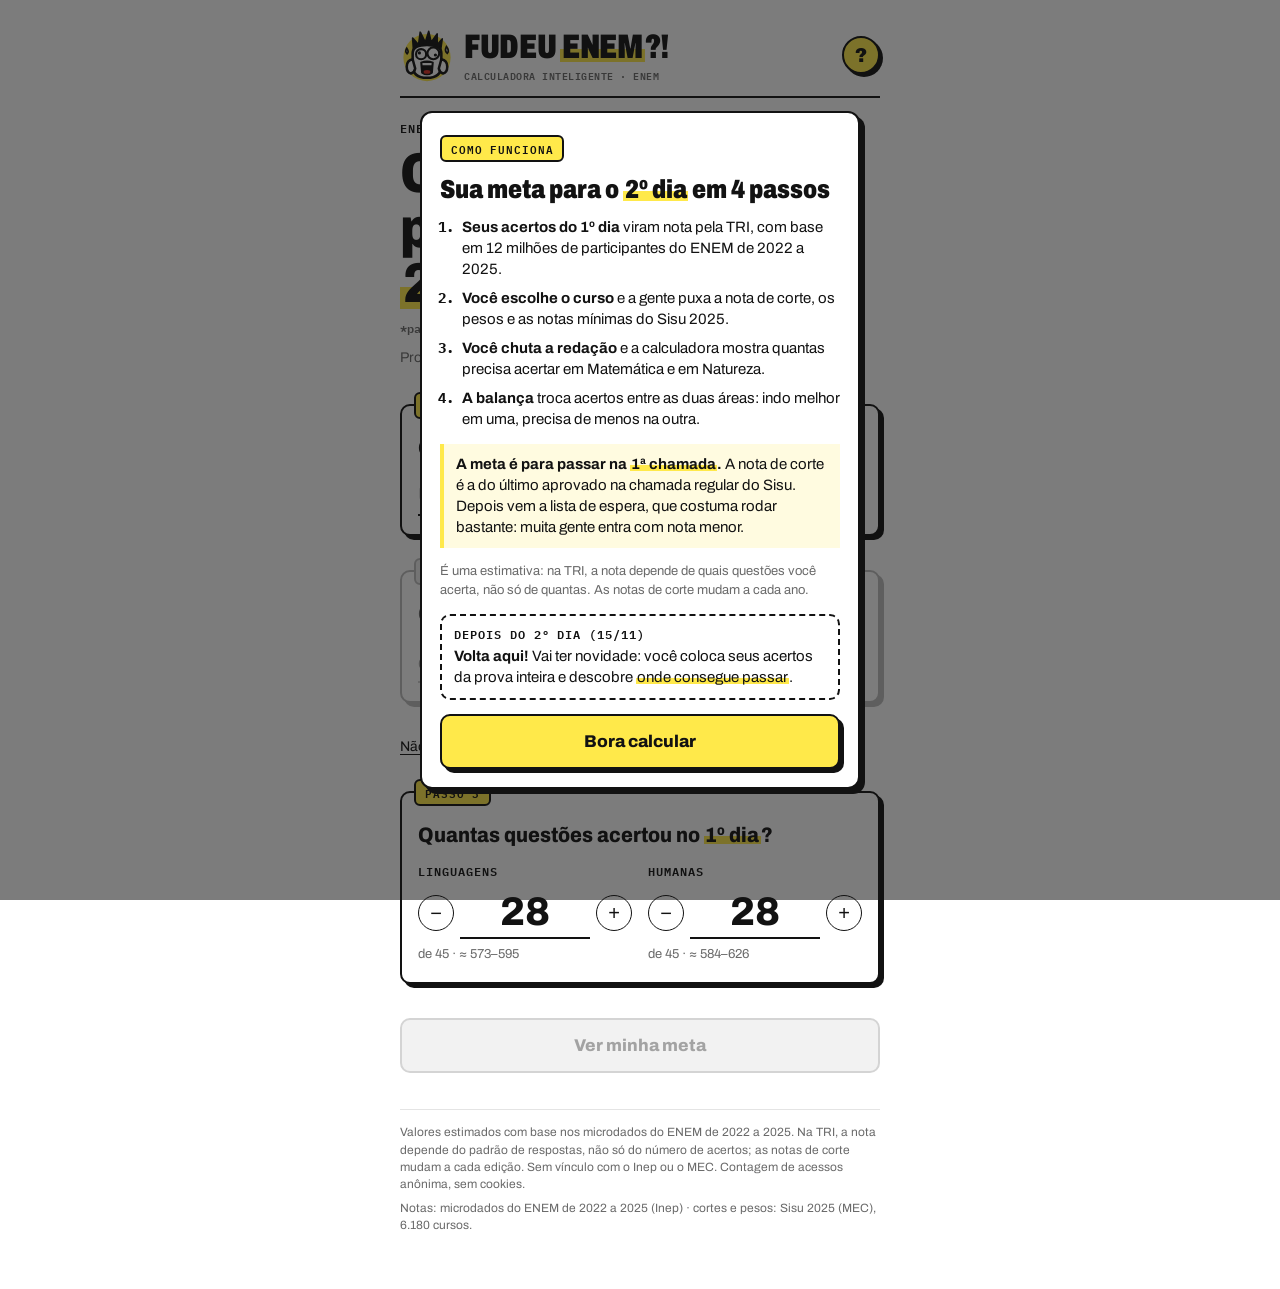
==== index.html @ 92dd31db "Nova ordem dos passos: universidade, curso, acertos do 1º dia - Passo 1 universidade, passo 2 curso," ====
<!doctype html>
<html lang="pt-BR">
<head>
  <meta charset="utf-8">
  <meta name="viewport" content="width=device-width, initial-scale=1, viewport-fit=cover">
  <title>Fudeu ENEM?! · Calculadora do 2º dia</title>
  <meta name="description" content="Quantas questões de Matemática e Natureza você precisa acertar no 2º dia do ENEM para passar no curso que você quer. Por Prof. João Capri.">
  <meta name="theme-color" content="#ffffff">
  <meta property="og:title" content="Quantas questões preciso acertar no 2º dia do ENEM?">
  <meta property="og:description" content="Seus acertos do 1º dia + o curso que você quer = sua meta em Matemática e Natureza.">
  <meta property="og:type" content="website">
  <meta property="og:url" content="https://fudeuenem.com/">
  <meta property="og:image" content="https://fudeuenem.com/assets/og.png">
  <meta property="og:image:width" content="1200">
  <meta property="og:image:height" content="630">
  <meta name="twitter:card" content="summary_large_image">
  <link rel="icon" href="assets/icone.svg" type="image/svg+xml">
  <link rel="apple-touch-icon" href="assets/icone-180.png">
  <link rel="preconnect" href="https://fonts.googleapis.com">
  <link rel="preconnect" href="https://fonts.gstatic.com" crossorigin>
  <link rel="stylesheet" href="https://fonts.googleapis.com/css2?family=Archivo:wdth,wght@62..125,400..900&family=IBM+Plex+Mono:wght@500;600&display=swap">
  <link rel="stylesheet" href="assets/style.css?v=20">

  <!-- ===== ANALYTICS: GoatCounter (gratuito, sem cookies, sem dados pessoais).
       Painel: https://fudeuenem.goatcounter.com — se criar a conta com outro código,
       troque "fudeuenem" abaixo. Os eventos (curso escolhido, compartilhar etc.) são
       enviados por assets/app.js → função evento(). ===== -->
  <script data-goatcounter="https://fudeuenem.goatcounter.com/count" async src="https://gc.zgo.at/count.js"></script>
</head>
<body>
  <main class="wrap">

    <div class="marca-topo">
      <img class="logo-ico" src="assets/icone.svg" alt="" width="54" height="54">
      <div class="logo-textos">
        <span class="logo-txt">FUDEU <mark class="grifo">ENEM</mark>?!</span>
        <span class="logo-sub">Calculadora inteligente · ENEM</span>
      </div>
      <button type="button" class="btn-info" id="btn_info" aria-haspopup="dialog" aria-controls="info" aria-label="Como funciona">?</button>
    </div>

    <header class="topo">
      <p class="sobre">ENEM 2026 · 2º dia · 15/11</p>
      <h1>Quantas questões preciso acertar no <mark class="grifo">2º&nbsp;dia</mark> do&nbsp;ENEM?<span class="ast">*</span></h1>
      <p class="nota-ast">*para passar na 1ª chamada do Sisu</p>
      <p class="autor">Prof. João Capri <span data-arroba></span></p>
    </header>

    <!-- ============ ETAPA 1: UNIVERSIDADE, CURSO E ACERTOS ============ -->
    <section class="etapa" id="etapa1">
      <div id="busca_box">
        <div class="bloco">
          <p class="bloco-tab">Passo 1</p>
          <h2 class="bloco-tit"><label for="ies_busca">Qual universidade?</label></h2>
          <div class="campo" id="ies_box">
            <input type="search" id="ies_busca" placeholder="UFPR, UTFPR, UFMG…" autocomplete="off">
            <ul class="lista" id="ies_lista" role="listbox"></ul>
          </div>
          <div class="escolhido" id="ies_sel" hidden></div>
        </div>

        <div class="bloco bloqueado" id="bloco_curso">
          <p class="bloco-tab">Passo 2</p>
          <h2 class="bloco-tit"><label for="curso_busca">Qual curso?</label></h2>
          <div class="campo" id="curso_box">
            <input type="search" id="curso_busca" placeholder="escolha a universidade primeiro" autocomplete="off" disabled>
            <ul class="lista" id="curso_lista" role="listbox"></ul>
          </div>
          <div class="escolhido" id="curso_sel" hidden></div>
        </div>
      </div>

      <details class="manual" id="manual">
        <summary>Não achou o curso? Digite a nota de corte</summary>
        <div class="campo">
          <label class="rot" for="m_nome">Nome do curso</label>
          <input type="text" id="m_nome" placeholder="Medicina — UFPR" maxlength="60">
        </div>
        <div class="campo">
          <label class="rot" for="m_corte">Nota de corte</label>
          <input type="number" id="m_corte" step="0.01" min="0" max="1000" placeholder="780,50" inputmode="decimal">
        </div>
        <p class="rot">Pesos</p>
        <div class="grade5">
          <label>LC<input type="number" class="m_peso" data-a="LC" value="1" min="0" max="10" step="0.5"></label>
          <label>CH<input type="number" class="m_peso" data-a="CH" value="1" min="0" max="10" step="0.5"></label>
          <label>CN<input type="number" class="m_peso" data-a="CN" value="1" min="0" max="10" step="0.5"></label>
          <label>MT<input type="number" class="m_peso" data-a="MT" value="1" min="0" max="10" step="0.5"></label>
          <label>RED<input type="number" class="m_peso" data-a="RED" value="1" min="0" max="10" step="0.5"></label>
        </div>
        <p class="rot">Notas mínimas <span class="aux">(se houver)</span></p>
        <div class="grade5">
          <label>LC<input type="number" class="m_min" data-a="LC" min="0" max="1000"></label>
          <label>CH<input type="number" class="m_min" data-a="CH" min="0" max="1000"></label>
          <label>CN<input type="number" class="m_min" data-a="CN" min="0" max="1000"></label>
          <label>MT<input type="number" class="m_min" data-a="MT" min="0" max="1000"></label>
          <label>RED<input type="number" class="m_min" data-a="RED" min="0" max="1000"></label>
        </div>
        <p class="erro" id="m_erro" role="alert"></p>
        <button type="button" class="acao sec" id="m_usar">Usar este curso</button>
        <p class="m-ok" id="m_ok" role="status" hidden></p>
      </details>

      <div class="bloco">
        <p class="bloco-tab">Passo 3</p>
        <h2 class="bloco-tit">Quantas questões acertou no <mark class="grifo">1º dia</mark>?</h2>
      <div class="dupla">
        <div class="contador">
          <label class="rot" for="lc">Linguagens</label>
          <div class="ctl">
            <button type="button" class="pm" data-alvo="lc" data-d="-1" aria-label="Menos um acerto em Linguagens">−</button>
            <input type="number" id="lc" min="0" max="45" value="28" inputmode="numeric" aria-describedby="lc_est">
            <button type="button" class="pm" data-alvo="lc" data-d="1" aria-label="Mais um acerto em Linguagens">+</button>
          </div>
          <p class="aux" id="lc_est">acertos de 45</p>
        </div>
        <div class="contador">
          <label class="rot" for="ch">Humanas</label>
          <div class="ctl">
            <button type="button" class="pm" data-alvo="ch" data-d="-1" aria-label="Menos um acerto em Humanas">−</button>
            <input type="number" id="ch" min="0" max="45" value="28" inputmode="numeric" aria-describedby="ch_est">
            <button type="button" class="pm" data-alvo="ch" data-d="1" aria-label="Mais um acerto em Humanas">+</button>
          </div>
          <p class="aux" id="ch_est">acertos de 45</p>
        </div>
      </div>
      </div>

      <button type="button" class="acao tatil" id="btn_ok" disabled>Ver minha meta</button>
    </section>

    <!-- Resumo depois do OK -->
    <div class="resumo" id="resumo" hidden>
      <p id="resumo_txt"></p>
      <button type="button" id="btn_editar">editar</button>
    </div>

    <!-- ============ ETAPA 2: REDAÇÃO + BALANÇA ============ -->
    <section class="etapa" id="etapa2" hidden>
      <div class="bloco">
        <p class="bloco-tab">Passo 4</p>
      <div class="redacao">
        <label class="pergunta" for="red">Quanto você acha que tirou na <mark class="grifo">redação</mark>?</label>
        <output id="red_v" for="red">720</output>
        <input type="range" id="red" min="0" max="1000" step="20" value="720">
      </div>
      </div>

      <div class="balanca" id="balanca" aria-live="polite">
        <div class="prato" id="prato_mt">
          <span class="n" id="r_mt">—</span>
          <span class="de">de 45</span>
          <span class="area">Matemática</span>
        </div>
        <div class="prato" id="prato_cn">
          <span class="n" id="r_cn">—</span>
          <span class="de">de 45</span>
          <span class="area">Natureza</span>
        </div>
        <div class="travessao" id="travessao"></div>
        <div class="pivo"></div>
      </div>

      <div class="equilibrio" id="equilibrio_box">
        <input type="range" id="equilibrio" min="0" max="10" value="5" aria-label="Equilíbrio entre Matemática e Natureza">
        <div class="pontas"><span>← mais Matemática</span><span>mais Natureza →</span></div>
        <p class="dica-arraste"><span class="seta">⟵</span> arraste para trocar acertos entre as áreas <span class="seta">⟶</span></p>
      </div>
      <p class="nota-rodape" id="r_aviso"></p>
      <ul class="disclaimer">
        <li><b>Estimativa, não garantia.</b></li>
        <li>Nota = mediana de quem teve os mesmos acertos no ENEM de 2022 a 2025 (Inep), com mais peso para os anos recentes.</li>
        <li>Na TRI, a nota depende de quais questões você acerta, não só de quantas.</li>
        <li>Corte = nota do último aprovado na chamada regular do Sisu 2025. Pela lista de espera costuma ser menor.</li>
        <li>Mínimos eliminatórios calculados com folga.</li>
      </ul>
    </section>

    <!-- ============ ETAPA 3: CARD ============ -->
    <section class="etapa share" id="etapa3" hidden>
      <img id="story_img" alt="Card com a sua meta para postar no story">
      <button type="button" class="acao tatil escuro" id="btn_share">Compartilhar</button>
      <p class="aux centro">ou toque e segure na imagem para salvar</p>

      <div class="planos-bloco">
        <h2 class="planos-tit">E agora? Monte seu plano <mark class="grifo">até domingo</mark></h2>
        <div class="planos" role="group" aria-label="Planos de estudo até domingo">
          <button type="button" class="plano-btn" data-area="MT" aria-controls="plano_painel">
            <span class="plano-area">Matemática</span>
            <span class="plano-meta" id="pb_mt">6 dias de estudo</span>
            <span class="plano-seta" aria-hidden="true">→</span>
          </button>
          <button type="button" class="plano-btn" data-area="CN" aria-controls="plano_painel">
            <span class="plano-area">Natureza</span>
            <span class="plano-meta" id="pb_cn">6 dias de estudo</span>
            <span class="plano-seta" aria-hidden="true">→</span>
          </button>
        </div>
      </div>

      <div id="plano_painel" class="plano-painel" hidden>
        <h2 id="plano_titulo">Plano de <mark class="grifo">Matemática</mark></h2>
        <p class="aux">Marque até 5 assuntos em que você se sente fraco. O plano se ajusta à sua meta.</p>
        <div class="chips" id="topicos"></div>
        <button type="button" class="acao sec" id="btn_plano">Montar meu plano</button>
        <div id="plano_saida" hidden>
          <img id="plano_img" alt="Imagem do seu plano de estudos de 09 a 14/11">
          <button type="button" class="acao" id="btn_plano_baixar">Baixar plano</button>
          <details class="plano-texto">
            <summary>Ver o plano em texto</summary>
            <div id="plano"></div>
          </details>
        </div>
      </div>
    </section>

    <!-- ============ PLANO + CTA ============ -->
    <section class="etapa" id="etapa4" hidden>
      <div class="exatoo">
        <p>Treine exatamente esses assuntos no Exatoo.</p>
        <a id="btn_exatoo" href="https://exatoo.com" target="_blank" rel="noopener">exatoo.com →</a>
      </div>

      <div class="contato" id="contato">
        <label class="check"><input type="checkbox" id="lgpd"> Quero receber o plano no WhatsApp/e-mail e autorizo o contato do Prof. João Capri.</label>
        <a class="acao sec desativado" id="btn_contato" href="#" target="_blank" rel="noopener" aria-disabled="true">Quero receber</a>
      </div>
    </section>

    <footer class="rodape">
      <p>Valores estimados com base nos microdados do ENEM de 2022 a 2025. Na TRI, a nota depende do padrão de respostas, não só do número de acertos; as notas de corte mudam a cada edição. Sem vínculo com o Inep ou o MEC. Contagem de acessos anônima, sem cookies.</p>
      <p id="fontes"></p>
    </footer>
  </main>

  <!-- Popup "como funciona" -->
  <div class="popup" id="info" role="dialog" aria-modal="true" aria-labelledby="info_tit" hidden>
    <div class="popup-caixa">
      <p class="bloco-tab">Como funciona</p>
      <h2 id="info_tit" tabindex="-1">Sua meta para o <mark class="grifo">2º dia</mark> em 4 passos</h2>
      <ol class="passos">
        <li><b>Seus acertos do 1º dia</b> viram nota pela TRI, com base em 12 milhões de participantes do ENEM de 2022 a 2025.</li>
        <li><b>Você escolhe o curso</b> e a gente puxa a nota de corte, os pesos e as notas mínimas do Sisu 2025.</li>
        <li><b>Você chuta a redação</b> e a calculadora mostra quantas precisa acertar em Matemática e em Natureza.</li>
        <li><b>A balança</b> troca acertos entre as duas áreas: indo melhor em uma, precisa de menos na outra.</li>
      </ol>
      <div class="importante">
        <p><b>A meta é para passar na <mark class="grifo">1ª chamada</mark>.</b> A nota de corte é a do último aprovado na chamada regular do Sisu. Depois vem a lista de espera, que costuma rodar bastante: muita gente entra com nota menor.</p>
      </div>
      <p class="aux">É uma estimativa: na TRI, a nota depende de quais questões você acerta, não só de quantas. As notas de corte mudam a cada ano.</p>
      <div class="volta">
        <p class="rot">Depois do 2º dia (15/11)</p>
        <p><b>Volta aqui!</b> Vai ter novidade: você coloca seus acertos da prova inteira e descobre <mark class="grifo">onde consegue passar</mark>.</p>
      </div>
      <button type="button" class="acao tatil" id="info_fechar">Bora calcular</button>
    </div>
  </div>

  <script src="assets/config.js?v=20"></script>
  <script src="assets/app.js?v=20"></script>
</body>
</html>
---- assets/style.css ----
/* ===================== Calculadora do 2º Dia — estilos =====================
   Conceito: folha de prova. Papel branco, tinta preta e um único destaque
   (marca-texto amarelo) nos números da meta. Coluna única, mobile-first. */
:root {
  color-scheme: light;
  --papel: #ffffff;
  --tinta: #121212;
  --tinta-2: #6a6a6a;
  --linha: #e4e4e4;
  --marca: #ffe94a;
  --estouro: #d93025;

  --f-display: "Archivo", "Helvetica Neue", Arial, sans-serif;
  --f-texto: "Archivo", "Helvetica Neue", Arial, sans-serif;
  --f-mono: "IBM Plex Mono", ui-monospace, "SFMono-Regular", Menlo, monospace;
}

* { box-sizing: border-box; }
[hidden] { display: none !important; }
html { -webkit-text-size-adjust: 100%; }
body { margin: 0; background: var(--papel); color: var(--tinta); font-family: var(--f-texto); font-size: 16px; line-height: 1.45; }
.wrap {
  max-width: 520px; margin: 0 auto; padding-block: 28px 48px;
  padding-left: max(20px, env(safe-area-inset-left, 0px)); padding-right: max(20px, env(safe-area-inset-right, 0px));
  display: flex; flex-direction: column; gap: 36px;
}
:focus-visible { outline: 2px solid var(--tinta); outline-offset: 3px; }

/* ---------- textos utilitários ---------- */
.rot { display: block; margin: 0 0 6px; font-family: var(--f-mono); font-size: 12px; font-weight: 600; letter-spacing: .08em; text-transform: uppercase; color: var(--tinta); }
.aux { margin: 6px 0 0; font-size: 13px; color: var(--tinta-2); font-variant-numeric: tabular-nums; }
.centro { text-align: center; }
.erro { margin: 8px 0 0; font-size: 14px; color: var(--estouro); min-height: 1em; }

/* ---------- topo ---------- */
.topo { display: flex; flex-direction: column; gap: 10px; }
.sobre { margin: 0; font-family: var(--f-mono); font-size: 12px; font-weight: 600; letter-spacing: .08em; text-transform: uppercase; }
.topo h1 { margin: 0; font-family: var(--f-display); font-weight: 850; font-stretch: 85%; font-size: clamp(38px, 11vw, 56px); line-height: .98; letter-spacing: -.02em; text-wrap: balance; }
.autor { margin: 0; font-size: 14px; color: var(--tinta-2); }

.etapa { display: flex; flex-direction: column; gap: 26px; }

/* ---------- contadores LC / CH ---------- */
.dupla { display: grid; grid-template-columns: 1fr 1fr; gap: 16px; }
.contador { min-width: 0; }
.ctl { display: flex; align-items: center; gap: 6px; }
.ctl input {
  width: 100%; min-width: 0; text-align: center; border: 0; border-bottom: 2px solid var(--tinta); border-radius: 0;
  font-family: var(--f-display); font-weight: 800; font-size: 44px; line-height: 1; padding: 4px 0; background: transparent; color: var(--tinta);
  font-variant-numeric: tabular-nums; -moz-appearance: textfield; appearance: textfield;
}
.ctl input::-webkit-outer-spin-button, .ctl input::-webkit-inner-spin-button { -webkit-appearance: none; margin: 0; }
.pm { flex: none; width: 36px; height: 36px; border-radius: 50%; border: 1.5px solid var(--tinta); background: var(--papel); color: var(--tinta); font-size: 20px; line-height: 1; cursor: pointer; }
.pm:active { background: var(--tinta); color: var(--papel); }

/* ---------- campos de texto e listas ---------- */
.campo { display: flex; flex-direction: column; }
#busca_box { display: flex; flex-direction: column; gap: 22px; }
.campo input, .manual input[type=text], .manual input[type=number] {
  width: 100%; border: 0; border-bottom: 2px solid var(--tinta); border-radius: 0; background: transparent; color: var(--tinta);
  font: 500 20px var(--f-texto); padding: 8px 0; -webkit-appearance: none; appearance: none;
}
.campo input::placeholder { color: #b4b4b4; }
.campo input:focus { outline: none; border-bottom-color: var(--tinta); box-shadow: 0 2px 0 var(--tinta); }

.lista { list-style: none; margin: 0; padding: 0; max-height: 340px; overflow-y: auto; }
.lista li { padding: 12px 0; border-bottom: 1px solid var(--linha); cursor: pointer; }
.lista li:hover, .lista li:focus { background: #fafafa; outline: none; }
.lista .t1 { font-weight: 700; }
.lista .t2 { font-size: 13px; color: var(--tinta-2); }
.lista .vazio { color: var(--tinta-2); cursor: default; }

.escolhido { display: grid; grid-template-columns: 1fr auto; gap: 2px 12px; align-items: baseline; }
.escolhido .t1 { font-weight: 800; font-size: 20px; line-height: 1.2; }
.escolhido .t2 { grid-column: 1 / -1; font-size: 13px; color: var(--tinta-2); }
.trocar { background: none; border: 0; padding: 0; font: 600 13px var(--f-mono); text-decoration: underline; text-underline-offset: 3px; color: var(--tinta); cursor: pointer; }
.escolhido select {
  grid-column: 1 / -1; margin-top: 10px; width: 100%; font: 500 16px var(--f-texto); color: var(--tinta);
  background: var(--papel); border: 1.5px solid var(--tinta); border-radius: 6px; padding: 10px 12px;
}
.ficha { grid-column: 1 / -1; margin: 10px 0 0; font-family: var(--f-mono); font-size: 12px; line-height: 1.7; color: var(--tinta-2); }
.ficha b { color: var(--tinta); font-weight: 600; }

/* ---------- entrada manual ---------- */
.manual summary { cursor: pointer; font-size: 14px; text-decoration: underline; text-underline-offset: 3px; list-style: none; }
.manual summary::-webkit-details-marker { display: none; }
.manual[open] { display: flex; flex-direction: column; gap: 16px; }
.manual[open] summary { margin-bottom: 4px; }
.manual .rot { margin-bottom: -8px; }
.grade5 { display: grid; grid-template-columns: repeat(5, minmax(0, 1fr)); gap: 8px; }
.grade5 label { font-family: var(--f-mono); font-size: 11px; color: var(--tinta-2); text-align: center; }
.grade5 input { width: 100%; text-align: center; border: 0; border-bottom: 1.5px solid var(--tinta); border-radius: 0; padding: 6px 0; font: 600 18px var(--f-texto); background: transparent; color: var(--tinta); }

/* ---------- botões ---------- */
.acao {
  display: block; width: 100%; text-align: center; text-decoration: none; cursor: pointer;
  font: 700 17px var(--f-texto); color: var(--papel); background: var(--tinta); border: 0; border-radius: 6px; padding: 16px;
}
.acao:disabled { background: #cfcfcf; cursor: not-allowed; }
.acao.sec { background: var(--papel); color: var(--tinta); border: 1.5px solid var(--tinta); font-size: 15px; padding: 12px; }
.acao.desativado { opacity: .4; }

/* ---------- resumo ---------- */
.resumo { display: flex; gap: 12px; align-items: baseline; justify-content: space-between; border-top: 2px solid var(--tinta); padding-top: 10px; }
.resumo p { margin: 0; font-size: 14px; color: var(--tinta-2); min-width: 0; }
.resumo b { color: var(--tinta); }
.resumo button { flex: none; background: none; border: 0; padding: 0; font: 600 13px var(--f-mono); text-decoration: underline; text-underline-offset: 3px; cursor: pointer; color: var(--tinta); }

/* ---------- sliders (redação e equilíbrio) ---------- */
input[type=range] { -webkit-appearance: none; appearance: none; width: 100%; height: 36px; background: transparent; margin: 0; }
input[type=range]::-webkit-slider-runnable-track { height: 2px; background: var(--tinta); }
input[type=range]::-moz-range-track { height: 2px; background: var(--tinta); }
input[type=range]::-webkit-slider-thumb { -webkit-appearance: none; width: 28px; height: 28px; margin-top: -13px; border-radius: 50%; background: var(--papel); border: 2.5px solid var(--tinta); cursor: grab; }
input[type=range]::-moz-range-thumb { width: 24px; height: 24px; border-radius: 50%; background: var(--papel); border: 2.5px solid var(--tinta); cursor: grab; }
input[type=range]:active::-webkit-slider-thumb { background: var(--tinta); }

.redacao { display: grid; grid-template-columns: 1fr auto; align-items: end; }
.redacao .rot { margin: 0 0 10px; }
.redacao output { font: 800 56px/1 var(--f-display); font-stretch: 85%; font-variant-numeric: tabular-nums; }
.redacao input { grid-column: 1 / -1; margin-top: 6px; }

/* ---------- balança MT × CN ---------- */
.balanca { position: relative; height: 214px; }
.travessao { position: absolute; left: 4%; right: 4%; top: 168px; height: 3px; background: var(--tinta); border-radius: 2px; transform-origin: 50% 50%; transition: transform .25s ease; }
.pivo { position: absolute; left: 50%; top: 171px; width: 0; height: 0; transform: translateX(-50%);
  border-left: 18px solid transparent; border-right: 18px solid transparent; border-bottom: 34px solid var(--tinta); }
.prato { position: absolute; top: 0; width: 46%; height: 148px; display: flex; flex-direction: column; justify-content: flex-end; align-items: center; transition: transform .25s ease; }
#prato_mt { left: 2%; }
#prato_cn { right: 2%; }
.prato .n {
  font: 850 84px/0.95 var(--f-display); font-stretch: 80%; letter-spacing: -.03em; font-variant-numeric: tabular-nums;
  padding: 0 6px; background: linear-gradient(transparent 52%, var(--marca) 52%, var(--marca) 90%, transparent 90%);
}
.prato .n.estourou { color: var(--estouro); }
.prato .de { font-family: var(--f-mono); font-size: 12px; color: var(--tinta-2); margin-top: 2px; }
.prato .area { font-weight: 700; font-size: 15px; margin-top: 2px; }
.equilibrio .pontas { display: flex; justify-content: space-between; font-family: var(--f-mono); font-size: 11px; letter-spacing: .04em; text-transform: uppercase; color: var(--tinta-2); }
.nota-rodape { margin: -10px 0 0; font-size: 13px; color: var(--tinta-2); text-align: center; min-height: 1em; }
.nota-rodape:empty { display: none; }

/* ---------- card ---------- */
.share img { display: block; width: 100%; max-width: 320px; margin: 0 auto; aspect-ratio: 9 / 16; border: 1px solid var(--linha); background: #fafafa; }
.share .acao { max-width: 320px; margin: 0 auto; }
.share .aux { margin-top: -16px; }

/* ---------- plano ---------- */
#plano_box summary { cursor: pointer; font-weight: 800; font-size: 18px; list-style: none; border-top: 2px solid var(--tinta); padding-top: 12px; }
#plano_box summary::-webkit-details-marker { display: none; }
#plano_box summary::after { content: " +"; font-family: var(--f-mono); }
#plano_box[open] summary::after { content: " −"; }
#plano_box[open] { display: flex; flex-direction: column; gap: 14px; }
.chips { display: flex; flex-wrap: wrap; gap: 8px; }
.chip { font: 500 14px var(--f-texto); padding: 7px 12px; border-radius: 99px; border: 1.5px solid var(--tinta); background: var(--papel); color: var(--tinta); cursor: pointer; }
.chip.ativo { background: var(--tinta); color: var(--papel); }
.chip:disabled { opacity: .3; cursor: not-allowed; }
.estrategia { margin: 0; font-size: 14px; }
.dia { padding: 10px 0; border-bottom: 1px solid var(--linha); }
.dia h3 { margin: 0 0 4px; font-size: 15px; }
.dia h3 small { font-family: var(--f-mono); font-weight: 500; color: var(--tinta-2); margin-right: 6px; }
.dia ul { margin: 0; padding-left: 18px; font-size: 14px; }
.dia li { margin: 2px 0; }

/* ---------- CTA, contato e rodapé ---------- */
.exatoo { border-top: 2px solid var(--tinta); padding-top: 12px; }
.exatoo p { margin: 0 0 4px; font-size: 15px; }
.exatoo a { font-weight: 800; font-size: 20px; color: var(--tinta); text-decoration: none; background: linear-gradient(transparent 60%, var(--marca) 60%); }
.contato { display: flex; flex-direction: column; gap: 12px; }
.check { display: flex; gap: 10px; align-items: flex-start; font-size: 13px; color: var(--tinta-2); }
.check input { margin-top: 2px; width: 18px; height: 18px; flex: none; accent-color: var(--tinta); }
.rodape { border-top: 1px solid var(--linha); padding-top: 14px; font-size: 12px; color: var(--tinta-2); }
.rodape p { margin: 0 0 6px; }
.rodape a { color: var(--tinta-2); }

@media (prefers-reduced-motion: reduce) { .travessao, .prato { transition: none; } }

/* ---------- grifo (marca-texto), instrução, aviso técnico, plano em imagem ---------- */
mark.grifo { color: inherit; padding: 0 .06em; background: linear-gradient(transparent 56%, var(--marca) 56%, var(--marca) 92%, transparent 92%); }
.instrucao { margin: 0; font-size: 17px; line-height: 1.35; }
.disclaimer { margin: 0; padding: 10px 0 0 16px; border-top: 1px solid var(--linha); font-family: var(--f-mono); font-size: 10.5px; line-height: 1.55; color: var(--tinta-2); }
.disclaimer li { margin: 1px 0; }
.disclaimer b { color: var(--tinta); font-weight: 600; }
#plano_saida { display: flex; flex-direction: column; gap: 14px; }
#plano_img { display: block; width: 100%; max-width: 320px; margin: 0 auto; aspect-ratio: 9 / 16; border: 1px solid var(--linha); background: #fafafa; }
#btn_plano_baixar { max-width: 320px; margin: 0 auto; }
.plano-texto summary { cursor: pointer; font-size: 14px; text-decoration: underline; text-underline-offset: 3px; list-style: none; }
.plano-texto summary::-webkit-details-marker { display: none; }
.dia .linha-dica { color: var(--tinta-2); }

/* ---------- pergunta da redação, dica da balança, botões de plano ---------- */
.pergunta { display: block; margin: 0 0 4px; font-size: 18px; font-weight: 700; line-height: 1.25; }
.redacao { gap: 0 16px; }
.dica-arraste { margin: 6px 0 0; text-align: center; font-family: var(--f-mono); font-size: 12px; color: var(--tinta); }
.dica-arraste .seta { display: inline-block; animation: vaivem 1.6s ease-in-out infinite; }
.dica-arraste .seta:last-child { animation-direction: reverse; }
@keyframes vaivem { 0%, 100% { transform: translateX(0); } 50% { transform: translateX(-5px); } }

.planos-bloco { display: flex; flex-direction: column; gap: 14px; margin-top: 12px; }
.planos-tit { margin: 0; font: 850 26px/1.08 var(--f-display); font-stretch: 85%; text-wrap: balance; }
.planos { display: flex; flex-direction: column; gap: 12px; }
.plano-btn {
  display: grid; grid-template-columns: 1fr auto; grid-template-rows: auto auto; align-items: center; gap: 2px 12px;
  width: 100%; text-align: left; cursor: pointer; color: var(--tinta);
  background: var(--marca); border: 2px solid var(--tinta); border-radius: 10px; padding: 14px 16px;
  box-shadow: 4px 4px 0 var(--tinta); transition: transform .08s ease, box-shadow .08s ease;
}
.plano-btn:active { transform: translate(3px, 3px); box-shadow: 1px 1px 0 var(--tinta); }
.plano-btn .plano-area { font: 850 26px/1.05 var(--f-display); font-stretch: 85%; }
.plano-btn .plano-meta { grid-column: 1; font-family: var(--f-mono); font-size: 12px; font-weight: 600; }
.plano-btn .plano-seta {
  grid-column: 2; grid-row: 1 / span 2; display: grid; place-items: center; width: 42px; height: 42px; border-radius: 50%;
  background: var(--tinta); color: var(--marca); font-size: 20px; transition: transform .2s ease;
}
.plano-btn.ativo { background: var(--tinta); color: var(--papel); box-shadow: 4px 4px 0 var(--marca); }
.plano-btn.ativo .plano-seta { background: var(--marca); color: var(--tinta); transform: rotate(90deg); }

.plano-painel { display: flex; flex-direction: column; gap: 14px; border-top: 2px solid var(--tinta); padding-top: 14px; }
.plano-painel[hidden] { display: none; }
.plano-painel h2 { margin: 0; font: 850 28px/1.05 var(--f-display); font-stretch: 85%; }
@media (prefers-reduced-motion: reduce) { .dica-arraste .seta { animation: none; } }

.nota-rodape .alerta { color: var(--estouro); font-weight: 600; }

/* ---------- fichas numeradas (só nos 3 passos) e botões táteis ----------
   Mesmo tratamento dos botões de plano: borda preta, sombra deslocada e
   etiqueta amarela. Usado apenas onde a ordem é informação (1 → 2 → 3). */
.etapa { gap: 34px; }
.bloco {
  position: relative; display: flex; flex-direction: column; gap: 22px;
  background: var(--papel); border: 2px solid var(--tinta); border-radius: 10px;
  padding: 30px 16px 18px; box-shadow: 4px 4px 0 var(--tinta);
}
.bloco-tab {
  position: absolute; top: -14px; left: 12px; margin: 0;
  background: var(--marca); color: var(--tinta); border: 2px solid var(--tinta); border-radius: 6px;
  font: 600 11px/1 var(--f-mono); letter-spacing: .08em; text-transform: uppercase; padding: 6px 9px;
}
.bloco .manual { border-top: 1px dashed #cfcfcf; padding-top: 14px; }
.bloco .redacao .pergunta { font-size: 17px; }
.bloco .ctl input { font-size: 40px; }

.acao.tatil {
  background: var(--marca); color: var(--tinta); border: 2px solid var(--tinta); border-radius: 10px;
  box-shadow: 4px 4px 0 var(--tinta); font-weight: 800; transition: transform .08s ease, box-shadow .08s ease;
}
.acao.tatil:active:not(:disabled) { transform: translate(3px, 3px); box-shadow: 1px 1px 0 var(--tinta); }
.acao.tatil:disabled { background: #f2f2f2; color: #a3a3a3; border-color: #d4d4d4; box-shadow: none; }
.acao.tatil.escuro { background: var(--tinta); color: var(--papel); box-shadow: 4px 4px 0 var(--marca); }
.acao.tatil.escuro:active { box-shadow: 1px 1px 0 var(--marca); }

/* ---------- cabeçalho com a marca ---------- */
.marca-topo { display: flex; align-items: center; gap: 10px; padding-bottom: 14px; border-bottom: 2px solid var(--tinta); margin-bottom: -14px; }
.logo-ico { width: 54px; height: 54px; flex: none; animation: tremor .45s ease-in-out .4s 2; transform-origin: 50% 70%; }
.logo-txt { font: 900 34px/1 var(--f-display); font-stretch: 72%; letter-spacing: -.01em; white-space: nowrap; }
@keyframes tremor { 0%, 100% { transform: rotate(0); } 25% { transform: rotate(-9deg); } 75% { transform: rotate(9deg); } }
@media (prefers-reduced-motion: reduce) { .logo-ico { animation: none; } }

/* ---------- toque no celular ----------
   manipulation: desliga o zoom por toque duplo (mantém o zoom de pinça).
   Nos botões + e −, também impede seleção de texto ao segurar. */
html { touch-action: manipulation; }
button, a, input, select, label, .chip, .plano-btn { touch-action: manipulation; }
.pm { -webkit-user-select: none; user-select: none; -webkit-touch-callout: none; -webkit-tap-highlight-color: transparent; }

.logo-textos { display: flex; flex-direction: column; gap: 5px; min-width: 0; }
.logo-sub { font: 600 10px/1.2 var(--f-mono); letter-spacing: .05em; text-transform: uppercase; color: var(--tinta-2); white-space: nowrap; }

/* ---------- botão "?" e popup "como funciona" ---------- */
.marca-topo { position: relative; }
.btn-info {
  margin-left: auto; flex: none; width: 38px; height: 38px; border-radius: 50%; cursor: pointer;
  font: 900 20px/1 var(--f-display); color: var(--tinta); background: var(--marca);
  border: 2px solid var(--tinta); box-shadow: 3px 3px 0 var(--tinta);
}
.btn-info:active { transform: translate(2px, 2px); box-shadow: 1px 1px 0 var(--tinta); }
.popup {
  position: fixed; inset: 0; z-index: 20; display: grid; place-items: center; background: rgba(18, 18, 18, .55);
  padding: calc(16px + env(safe-area-inset-top, 0px)) max(16px, env(safe-area-inset-right, 0px)) calc(16px + env(safe-area-inset-bottom, 0px)) max(16px, env(safe-area-inset-left, 0px));
}
.popup[hidden] { display: none; }
.popup-caixa {
  position: relative; width: 100%; max-width: 440px; max-height: 100%; overflow-y: auto;
  background: var(--papel); border: 2px solid var(--tinta); border-radius: 12px; box-shadow: 5px 5px 0 var(--tinta);
  padding: 30px 18px 18px; display: flex; flex-direction: column; gap: 14px;
}
.popup-caixa .bloco-tab { position: static; align-self: flex-start; margin-top: -8px; }
.popup-caixa h2 { margin: 0; font: 900 26px/1.05 var(--f-display); font-stretch: 80%; text-wrap: balance; }
.passos { margin: 0; padding-left: 22px; display: flex; flex-direction: column; gap: 8px; font-size: 15px; line-height: 1.4; }
.passos li::marker { font: 700 14px var(--f-mono); }
.importante { border-left: 4px solid var(--marca); background: #fffbe0; padding: 10px 12px; font-size: 15px; line-height: 1.4; }
.importante p { margin: 0; }
.popup-caixa .aux { margin: 0; }
body.com-popup { overflow: hidden; }

/* popup: altura máxima real da tela (com rolagem interna) */
.popup { place-items: start center; overflow-y: auto; }
.popup-caixa { max-height: none; margin: auto 0; }

/* telas estreitas (ex.: iPhone SE): cabeçalho compacto para caber o botão "?" */
@media (max-width: 400px) {
  .logo-ico { width: 44px; height: 44px; }
  .logo-txt { font-size: 29px; }
  .logo-sub { font-size: 9px; letter-spacing: .03em; }
  .marca-topo { gap: 8px; }
  .btn-info { width: 34px; height: 34px; font-size: 18px; }
  .popup-caixa { padding: 26px 14px 14px; gap: 12px; }
  .popup-caixa h2 { font-size: 23px; }
  .passos, .importante { font-size: 14px; }
}
#info_tit:focus { outline: none; }

.volta { border: 2px dashed var(--tinta); border-radius: 10px; padding: 10px 12px; font-size: 15px; line-height: 1.4; }
.volta p { margin: 0; }
.volta .rot { margin-bottom: 4px; }

.topo h1 .ast { color: var(--tinta-2); font-weight: 700; }
.nota-ast { margin: -4px 0 0; font: 600 12px var(--f-mono); letter-spacing: .02em; color: var(--tinta-2); }
@media (max-width: 400px) { .topo h1 { font-size: 34px; } }

/* ---------- passos com pergunta como título ---------- */
#busca_box { gap: 34px; }
.bloco-tit { margin: 0 0 -6px; font: 800 21px/1.15 var(--f-display); font-stretch: 90%; text-wrap: balance; }
.bloco-tit label { display: inline; margin: 0; font: inherit; }
.bloco.bloqueado .bloco-tit { color: var(--tinta-2); }
.bloco.bloqueado { border-color: #bdbdbd; box-shadow: 4px 4px 0 #bdbdbd; }
.bloco.bloqueado .bloco-tab { background: #eeeeee; border-color: #bdbdbd; color: var(--tinta-2); }
.campo input:disabled { border-bottom-color: #cfcfcf; background: transparent; cursor: not-allowed; }
.campo input:disabled::placeholder { color: #a8a8a8; }
.m-ok { margin: 0; font-size: 14px; font-weight: 600; background: #fffbe0; border-left: 4px solid var(--marca); padding: 8px 10px; }
.manual .rot { margin-bottom: 2px; } .manual .grade5 label { display: flex; flex-direction: column; gap: 2px; }
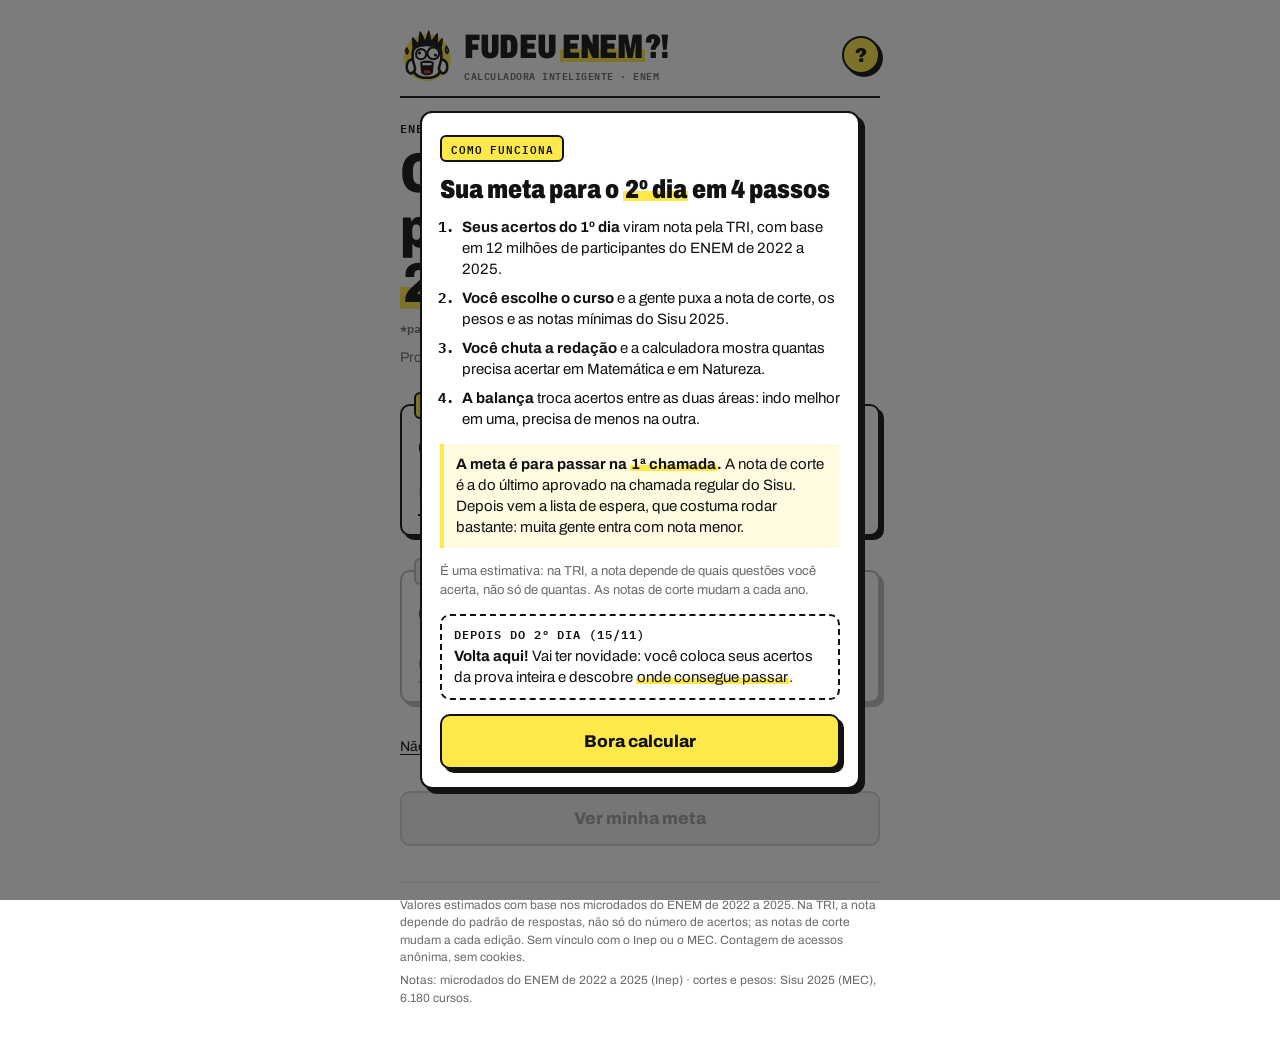
==== commit ec6c1dc1: "Fluxo em duas telas: curso primeiro, acertos e redação ao vivo na meta - Tela 1: só universidade e c" ====
--- a/index.html
+++ b/index.html
@@ -19,7 +19,7 @@
   <link rel="preconnect" href="https://fonts.googleapis.com">
   <link rel="preconnect" href="https://fonts.gstatic.com" crossorigin>
   <link rel="stylesheet" href="https://fonts.googleapis.com/css2?family=Archivo:wdth,wght@62..125,400..900&family=IBM+Plex+Mono:wght@500;600&display=swap">
-  <link rel="stylesheet" href="assets/style.css?v=20">
+  <link rel="stylesheet" href="assets/style.css?v=22">
 
   <!-- ===== ANALYTICS: GoatCounter (gratuito, sem cookies, sem dados pessoais).
        Painel: https://fudeuenem.goatcounter.com — se criar a conta com outro código,
@@ -46,7 +46,7 @@
       <p class="autor">Prof. João Capri <span data-arroba></span></p>
     </header>
 
-    <!-- ============ ETAPA 1: UNIVERSIDADE, CURSO E ACERTOS ============ -->
+    <!-- ============ ETAPA 1: UNIVERSIDADE E CURSO ============ -->
     <section class="etapa" id="etapa1">
       <div id="busca_box">
         <div class="bloco">
@@ -101,9 +101,25 @@
         <p class="m-ok" id="m_ok" role="status" hidden></p>
       </details>
 
-      <div class="bloco">
-        <p class="bloco-tab">Passo 3</p>
-        <h2 class="bloco-tit">Quantas questões acertou no <mark class="grifo">1º dia</mark>?</h2>
+      <button type="button" class="acao tatil" id="btn_ok" disabled>Ver minha meta</button>
+    </section>
+
+    <!-- Resumo depois do OK -->
+    <div class="resumo" id="resumo" hidden>
+      <p id="resumo_txt"></p>
+      <button type="button" id="btn_editar">editar</button>
+    </div>
+
+    <!-- ============ ETAPA 2: 1º DIA (acertos + redação) → META (balança) ============ -->
+    <section class="etapa" id="etapa2" hidden>
+      <header class="res-topo">
+        <h2 class="res-tit">Agora, o seu <mark class="grifo">1º dia</mark></h2>
+        <p class="res-sub">Ajuste e a meta muda na hora.</p>
+      </header>
+
+      <div class="bloco" id="ficha_1dia">
+        <p class="bloco-tab">Seu 1º dia</p>
+        <h3 class="bloco-tit">Quantas questões acertou?</h3>
       <div class="dupla">
         <div class="contador">
           <label class="rot" for="lc">Linguagens</label>
@@ -124,27 +140,17 @@
           <p class="aux" id="ch_est">acertos de 45</p>
         </div>
       </div>
-      </div>
-
-      <button type="button" class="acao tatil" id="btn_ok" disabled>Ver minha meta</button>
-    </section>
-
-    <!-- Resumo depois do OK -->
-    <div class="resumo" id="resumo" hidden>
-      <p id="resumo_txt"></p>
-      <button type="button" id="btn_editar">editar</button>
-    </div>
-
-    <!-- ============ ETAPA 2: REDAÇÃO + BALANÇA ============ -->
-    <section class="etapa" id="etapa2" hidden>
-      <div class="bloco">
-        <p class="bloco-tab">Passo 4</p>
-      <div class="redacao">
-        <label class="pergunta" for="red">Quanto você acha que tirou na <mark class="grifo">redação</mark>?</label>
-        <output id="red_v" for="red">720</output>
-        <input type="range" id="red" min="0" max="1000" step="20" value="720">
-      </div>
-      </div>
+        <div class="redacao compacta">
+          <label class="pergunta" for="red">Quanto acha que tirou na <mark class="grifo">redação</mark>?</label>
+          <output id="red_v" for="red">720</output>
+          <input type="range" id="red" min="0" max="1000" step="20" value="720">
+        </div>
+      </div>
+
+      <header class="res-topo">
+        <h2 class="res-tit">Então, no domingo, <mark class="grifo">acerte</mark>:</h2>
+        <p class="res-sub" id="res_sub"></p>
+      </header>
 
       <div class="balanca" id="balanca" aria-live="polite">
         <div class="prato" id="prato_mt">
@@ -164,7 +170,8 @@
       <div class="equilibrio" id="equilibrio_box">
         <input type="range" id="equilibrio" min="0" max="10" value="5" aria-label="Equilíbrio entre Matemática e Natureza">
         <div class="pontas"><span>← mais Matemática</span><span>mais Natureza →</span></div>
-        <p class="dica-arraste"><span class="seta">⟵</span> arraste para trocar acertos entre as áreas <span class="seta">⟶</span></p>
+        <p class="frase-troca" id="frase_troca"></p>
+        <p class="dica-arraste"><span class="seta">⟵</span> arraste a bolinha amarela para ver outras combinações <span class="seta">⟶</span></p>
       </div>
       <p class="nota-rodape" id="r_aviso"></p>
       <ul class="disclaimer">
@@ -256,7 +263,7 @@
     </div>
   </div>
 
-  <script src="assets/config.js?v=20"></script>
-  <script src="assets/app.js?v=20"></script>
+  <script src="assets/config.js?v=22"></script>
+  <script src="assets/app.js?v=22"></script>
 </body>
 </html>
--- a/assets/style.css
+++ b/assets/style.css
@@ -327,3 +327,54 @@
 .campo input:disabled::placeholder { color: #a8a8a8; }
 .m-ok { margin: 0; font-size: 14px; font-weight: 600; background: #fffbe0; border-left: 4px solid var(--marca); padding: 8px 10px; }
 .manual .rot { margin-bottom: 2px; } .manual .grade5 label { display: flex; flex-direction: column; gap: 2px; }
+
+/* ---------- tela de resultado ---------- */
+body.modo-resultado .topo { display: none; }
+body.modo-resultado .marca-topo { margin-bottom: -10px; }
+.res-topo { display: flex; flex-direction: column; gap: 6px; }
+.res-tit { margin: 0; font: 900 34px/1 var(--f-display); font-stretch: 80%; letter-spacing: -.01em; }
+.res-sub { margin: 0; font-size: 15px; color: var(--tinta-2); }
+.res-sub b { color: var(--tinta); }
+.redacao.compacta { border-top: 1px solid var(--linha); border-bottom: 1px solid var(--linha); padding: 10px 0 4px; }
+.redacao.compacta .pergunta { font-size: 15px; margin: 0; align-self: center; }
+.redacao.compacta output { font-size: 38px; }
+.frase-troca { margin: 6px 0 0; text-align: center; font-size: 16px; line-height: 1.35; }
+.frase-troca:empty { display: none; }
+.frase-troca b { font-family: var(--f-display); font-size: 20px; background: linear-gradient(transparent 58%, var(--marca) 58%, var(--marca) 92%, transparent 92%); padding: 0 2px; }
+.frase-troca b.estourou { color: var(--estouro); }
+.dica-arraste { color: var(--tinta-2); font-size: 11px; }
+/* bolinha do slider da balança: amarela, com setas, para parecer "arrastável" */
+#equilibrio::-webkit-slider-thumb {
+  width: 40px; height: 40px; margin-top: -19px; border: 2.5px solid var(--tinta); background-color: var(--marca);
+  background-image: url("data:image/svg+xml,%3Csvg xmlns='http://www.w3.org/2000/svg' viewBox='0 0 40 40'%3E%3Cpath d='M9 20l6-6v12zM31 20l-6-6v12z' fill='%23121212'/%3E%3C/svg%3E");
+  background-size: 100% 100%; box-shadow: 2px 2px 0 var(--tinta);
+}
+#equilibrio::-moz-range-thumb {
+  width: 34px; height: 34px; border: 2.5px solid var(--tinta); background-color: var(--marca);
+  background-image: url("data:image/svg+xml,%3Csvg xmlns='http://www.w3.org/2000/svg' viewBox='0 0 40 40'%3E%3Cpath d='M9 20l6-6v12zM31 20l-6-6v12z' fill='%23121212'/%3E%3C/svg%3E");
+  background-size: 100% 100%;
+}
+#equilibrio { height: 46px; }
+@media (max-width: 400px) { .res-tit { font-size: 30px; } }
+
+/* tela de resultado mais compacta: meta, redação e balança na primeira tela */
+body.modo-resultado .wrap { gap: 18px; }
+body.modo-resultado #etapa2 { gap: 10px; }
+body.modo-resultado .marca-topo { margin-bottom: 0; }
+body.modo-resultado .resumo { border-top: 0; background: #f4f4f4; border-radius: 8px; padding: 8px 12px; }
+body.modo-resultado .resumo p { font-size: 13px; }
+.res-tit { font-size: 30px; }
+.redacao.compacta { border-top: 0; padding: 0; }
+.redacao.compacta output { font-size: 32px; }
+.redacao.compacta input { margin-top: 0; }
+body.modo-resultado .balanca { height: 190px; margin-top: 6px; }
+body.modo-resultado .prato { height: 126px; }
+body.modo-resultado .travessao { top: 146px; }
+body.modo-resultado .pivo { top: 149px; }
+body.modo-resultado .prato .n { font-size: 72px; }
+
+/* ---------- tela 2: ficha do 1º dia (acertos + redação) ---------- */
+#ficha_1dia { gap: 16px; }
+#ficha_1dia .redacao.compacta { border-top: 1px dashed #cfcfcf; padding-top: 12px; }
+body.modo-resultado .res-topo + .bloco { margin-top: 10px; }
+body.modo-resultado #etapa2 > .res-topo:not(:first-child) { margin-top: 14px; }
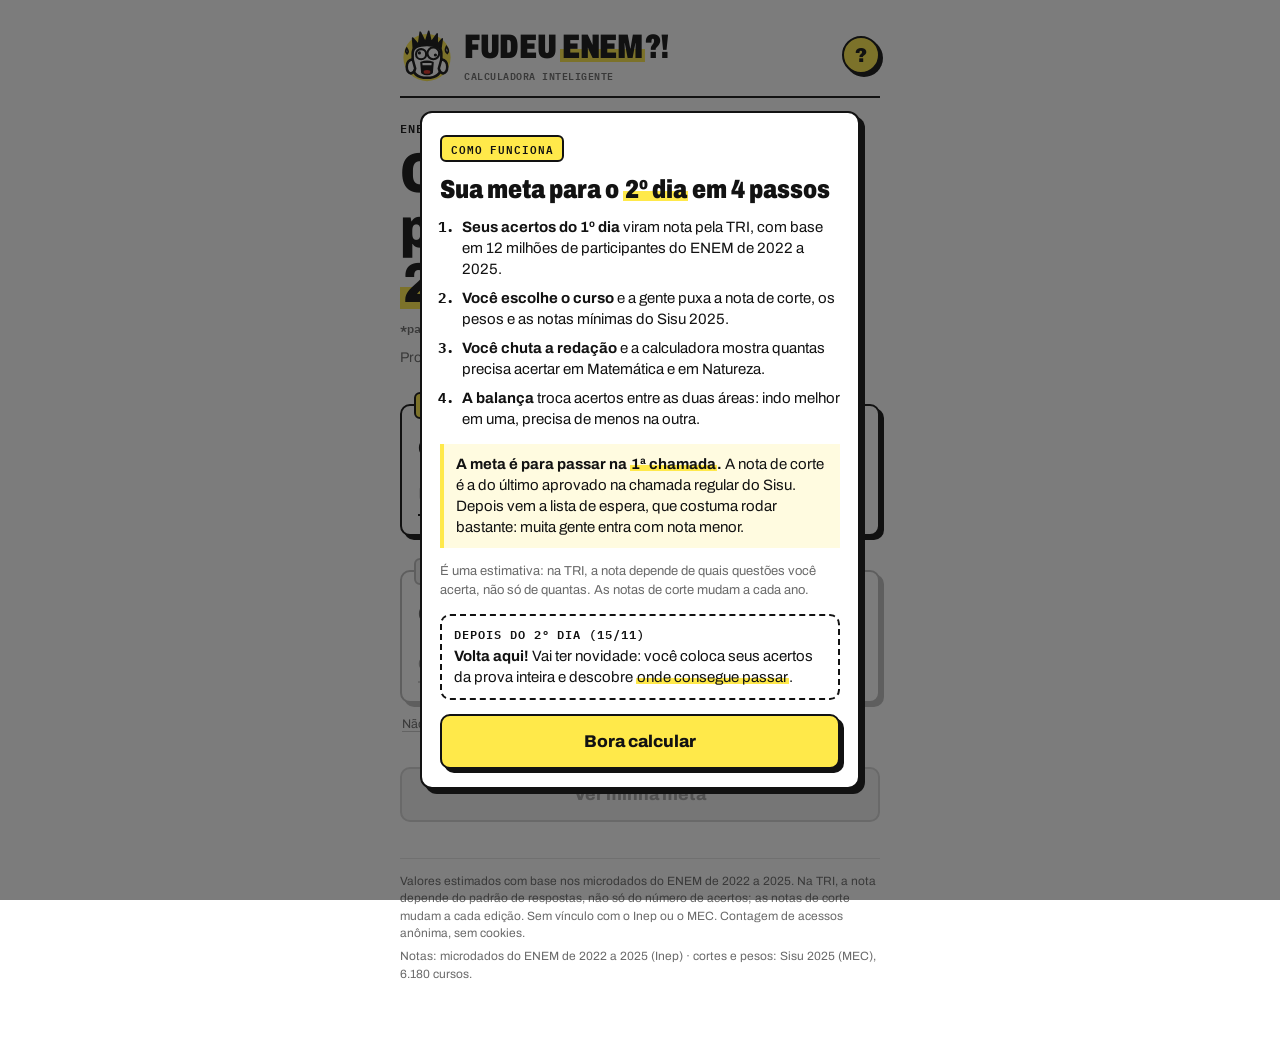
==== commit 862575db: "Subtítulo "Calculadora inteligente" e link de curso manual discreto Co-Authored-By: Claude Opus 5.5 " ====
--- a/index.html
+++ b/index.html
@@ -19,7 +19,7 @@
   <link rel="preconnect" href="https://fonts.googleapis.com">
   <link rel="preconnect" href="https://fonts.gstatic.com" crossorigin>
   <link rel="stylesheet" href="https://fonts.googleapis.com/css2?family=Archivo:wdth,wght@62..125,400..900&family=IBM+Plex+Mono:wght@500;600&display=swap">
-  <link rel="stylesheet" href="assets/style.css?v=22">
+  <link rel="stylesheet" href="assets/style.css?v=24">
 
   <!-- ===== ANALYTICS: GoatCounter (gratuito, sem cookies, sem dados pessoais).
        Painel: https://fudeuenem.goatcounter.com — se criar a conta com outro código,
@@ -34,7 +34,7 @@
       <img class="logo-ico" src="assets/icone.svg" alt="" width="54" height="54">
       <div class="logo-textos">
         <span class="logo-txt">FUDEU <mark class="grifo">ENEM</mark>?!</span>
-        <span class="logo-sub">Calculadora inteligente · ENEM</span>
+        <span class="logo-sub">Calculadora inteligente</span>
       </div>
       <button type="button" class="btn-info" id="btn_info" aria-haspopup="dialog" aria-controls="info" aria-label="Como funciona">?</button>
     </div>
@@ -125,7 +125,7 @@
           <label class="rot" for="lc">Linguagens</label>
           <div class="ctl">
             <button type="button" class="pm" data-alvo="lc" data-d="-1" aria-label="Menos um acerto em Linguagens">−</button>
-            <input type="number" id="lc" min="0" max="45" value="28" inputmode="numeric" aria-describedby="lc_est">
+            <input type="number" id="lc" min="0" max="45" value="" placeholder="–" inputmode="numeric" aria-describedby="lc_est">
             <button type="button" class="pm" data-alvo="lc" data-d="1" aria-label="Mais um acerto em Linguagens">+</button>
           </div>
           <p class="aux" id="lc_est">acertos de 45</p>
@@ -134,7 +134,7 @@
           <label class="rot" for="ch">Humanas</label>
           <div class="ctl">
             <button type="button" class="pm" data-alvo="ch" data-d="-1" aria-label="Menos um acerto em Humanas">−</button>
-            <input type="number" id="ch" min="0" max="45" value="28" inputmode="numeric" aria-describedby="ch_est">
+            <input type="number" id="ch" min="0" max="45" value="" placeholder="–" inputmode="numeric" aria-describedby="ch_est">
             <button type="button" class="pm" data-alvo="ch" data-d="1" aria-label="Mais um acerto em Humanas">+</button>
           </div>
           <p class="aux" id="ch_est">acertos de 45</p>
@@ -174,13 +174,7 @@
         <p class="dica-arraste"><span class="seta">⟵</span> arraste a bolinha amarela para ver outras combinações <span class="seta">⟶</span></p>
       </div>
       <p class="nota-rodape" id="r_aviso"></p>
-      <ul class="disclaimer">
-        <li><b>Estimativa, não garantia.</b></li>
-        <li>Nota = mediana de quem teve os mesmos acertos no ENEM de 2022 a 2025 (Inep), com mais peso para os anos recentes.</li>
-        <li>Na TRI, a nota depende de quais questões você acerta, não só de quantas.</li>
-        <li>Corte = nota do último aprovado na chamada regular do Sisu 2025. Pela lista de espera costuma ser menor.</li>
-        <li>Mínimos eliminatórios calculados com folga.</li>
-      </ul>
+      <a class="acao tatil escuro btn-card" id="btn_card" href="#etapa3">Gerar meu card ↓</a>
     </section>
 
     <!-- ============ ETAPA 3: CARD ============ -->
@@ -263,7 +257,7 @@
     </div>
   </div>
 
-  <script src="assets/config.js?v=22"></script>
-  <script src="assets/app.js?v=22"></script>
+  <script src="assets/config.js?v=24"></script>
+  <script src="assets/app.js?v=24"></script>
 </body>
 </html>
--- a/assets/style.css
+++ b/assets/style.css
@@ -378,3 +378,13 @@
 #ficha_1dia .redacao.compacta { border-top: 1px dashed #cfcfcf; padding-top: 12px; }
 body.modo-resultado .res-topo + .bloco { margin-top: 10px; }
 body.modo-resultado #etapa2 > .res-topo:not(:first-child) { margin-top: 14px; }
+
+/* botão "Gerar meu card" (âncora para o card) e campos vazios */
+.btn-card { margin-top: 6px; }
+.ctl input::placeholder { color: #c4c4c4; }
+.frase-troca b { font-family: var(--f-display); }
+
+/* "Não achou o curso?": colado na ficha de cima, discreto */
+#manual { margin-top: -22px; }
+#manual summary { font-size: 12.5px; color: var(--tinta-2); text-decoration-color: #c8c8c8; padding-left: 2px; }
+#manual[open] summary { color: var(--tinta); }
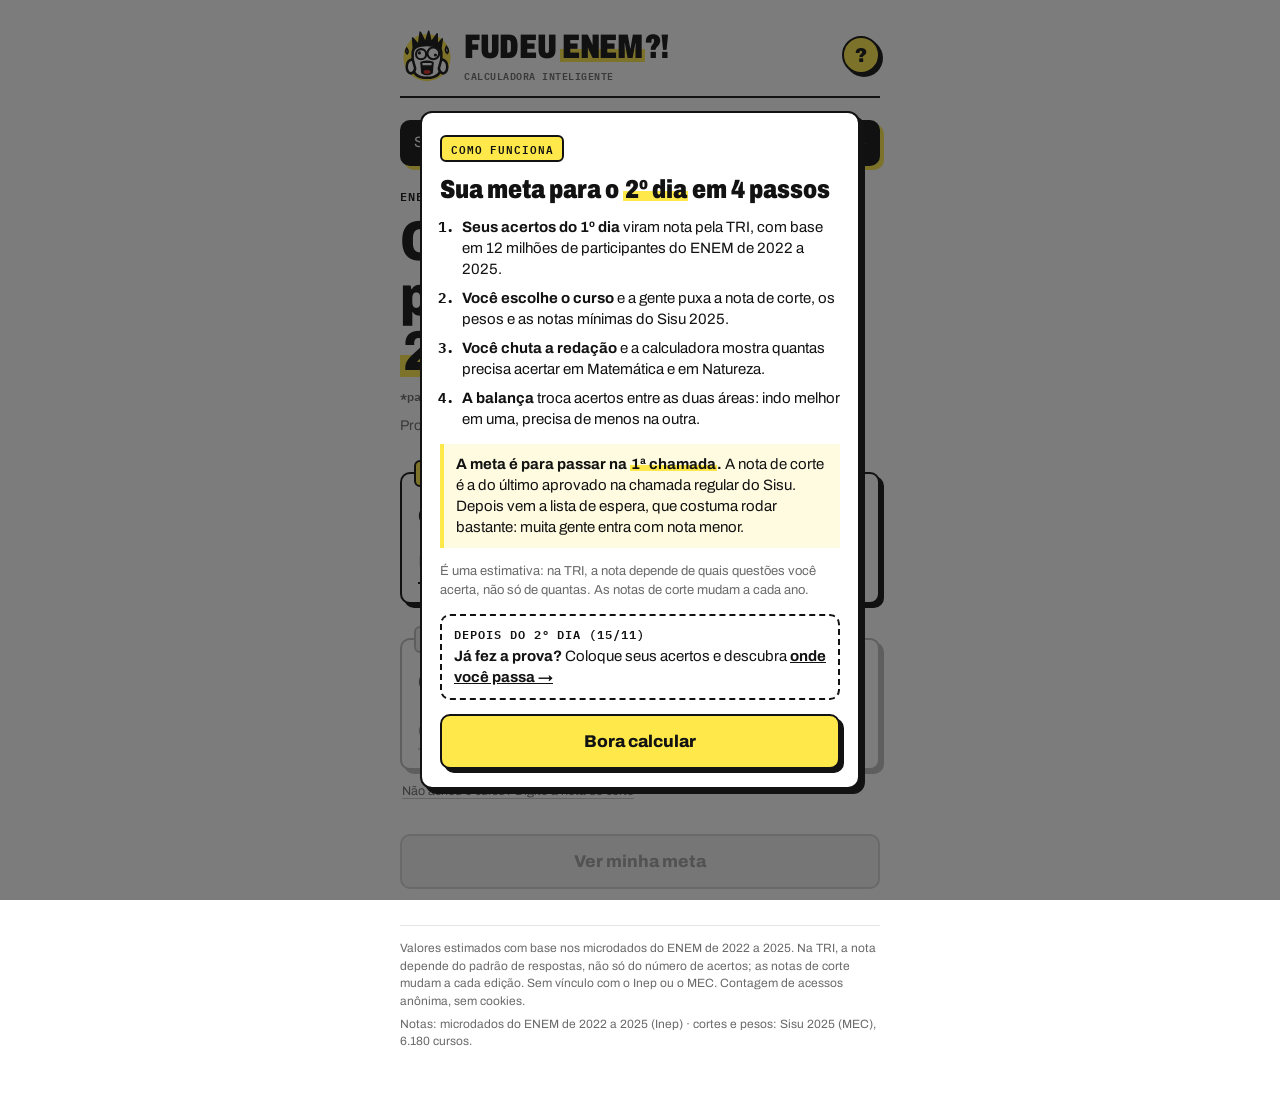
==== commit 917e0c66: "Página pós-prova /2dia: "Onde eu passo?" com mapa e cards - /2dia: acertos (ou notas) das 4 áreas + " ====
--- a/index.html
+++ b/index.html
@@ -19,7 +19,7 @@
   <link rel="preconnect" href="https://fonts.googleapis.com">
   <link rel="preconnect" href="https://fonts.gstatic.com" crossorigin>
   <link rel="stylesheet" href="https://fonts.googleapis.com/css2?family=Archivo:wdth,wght@62..125,400..900&family=IBM+Plex+Mono:wght@500;600&display=swap">
-  <link rel="stylesheet" href="assets/style.css?v=24">
+  <link rel="stylesheet" href="assets/style.css?v=26">
 
   <!-- ===== ANALYTICS: GoatCounter (gratuito, sem cookies, sem dados pessoais).
        Painel: https://fudeuenem.goatcounter.com — se criar a conta com outro código,
@@ -38,6 +38,11 @@
       </div>
       <button type="button" class="btn-info" id="btn_info" aria-haspopup="dialog" aria-controls="info" aria-label="Como funciona">?</button>
     </div>
+
+    <a class="faixa-pos" id="faixa_pos" href="2dia/" hidden>
+      <span>Saiu do 2º dia?</span>
+      <b>Veja onde você passa →</b>
+    </a>
 
     <header class="topo">
       <p class="sobre">ENEM 2026 · 2º dia · 15/11</p>
@@ -174,6 +179,19 @@
         <p class="dica-arraste"><span class="seta">⟵</span> arraste a bolinha amarela para ver outras combinações <span class="seta">⟶</span></p>
       </div>
       <p class="nota-rodape" id="r_aviso"></p>
+
+      <section class="bloco onde" id="onde" aria-live="polite" hidden>
+        <p class="bloco-tab">Onde mais eu passo?</p>
+        <p class="onde-tit" id="onde_tit"></p>
+        <p class="onde-sub" id="onde_sub"></p>
+        <div class="seg" role="group" aria-label="Filtrar por região">
+          <button type="button" class="ativo" data-f="BR">Todo o Brasil</button>
+          <button type="button" data-f="UF" id="onde_uf">Só no meu estado</button>
+        </div>
+        <ul class="onde-lista" id="onde_lista"></ul>
+        <button type="button" class="link-sec" id="onde_mais" hidden></button>
+      </section>
+
       <a class="acao tatil escuro btn-card" id="btn_card" href="#etapa3">Gerar meu card ↓</a>
     </section>
 
@@ -251,13 +269,13 @@
       <p class="aux">É uma estimativa: na TRI, a nota depende de quais questões você acerta, não só de quantas. As notas de corte mudam a cada ano.</p>
       <div class="volta">
         <p class="rot">Depois do 2º dia (15/11)</p>
-        <p><b>Volta aqui!</b> Vai ter novidade: você coloca seus acertos da prova inteira e descobre <mark class="grifo">onde consegue passar</mark>.</p>
+        <p id="volta_txt"><b>Volta aqui!</b> Vai ter novidade: você coloca seus acertos da prova inteira e descobre <mark class="grifo">onde consegue passar</mark>.</p>
       </div>
       <button type="button" class="acao tatil" id="info_fechar">Bora calcular</button>
     </div>
   </div>
 
-  <script src="assets/config.js?v=24"></script>
-  <script src="assets/app.js?v=24"></script>
+  <script src="assets/config.js?v=26"></script>
+  <script src="assets/app.js?v=26"></script>
 </body>
 </html>
--- a/assets/style.css
+++ b/assets/style.css
@@ -388,3 +388,41 @@
 #manual { margin-top: -22px; }
 #manual summary { font-size: 12.5px; color: var(--tinta-2); text-decoration-color: #c8c8c8; padding-left: 2px; }
 #manual[open] summary { color: var(--tinta); }
+
+/* ---------- Onde mais eu passo? ---------- */
+.onde { gap: 12px; margin-top: 12px; }
+.onde-tit { margin: 0; font: 800 21px/1.2 var(--f-display); font-stretch: 90%; text-wrap: balance; }
+.onde-n {
+  display: inline-block; font: 900 42px/1 var(--f-display); font-stretch: 80%; padding: 0 4px; vertical-align: -4px;
+  background: linear-gradient(transparent 52%, var(--marca) 52%, var(--marca) 92%, transparent 92%);
+}
+.onde-n.pisca { animation: pisca-n .45s ease-out; }
+@keyframes pisca-n { 0% { transform: scale(1.35); } 100% { transform: scale(1); } }
+.onde-sub { margin: -4px 0 0; font-size: 13px; color: var(--tinta-2); }
+.seg { display: flex; border: 2px solid var(--tinta); border-radius: 8px; overflow: hidden; }
+.seg button { flex: 1; font: 600 12px var(--f-mono); letter-spacing: .02em; padding: 9px 6px; background: var(--papel); color: var(--tinta); border: 0; cursor: pointer; }
+.seg button + button { border-left: 2px solid var(--tinta); }
+.seg button.ativo { background: var(--tinta); color: var(--papel); }
+.onde-lista { list-style: none; margin: 0; padding: 0; }
+.onde-lista li { display: flex; justify-content: space-between; align-items: center; gap: 12px; padding: 10px 0; border-bottom: 1px solid var(--linha); }
+.onde-lista li:last-child { border-bottom: 0; }
+.onde-q { min-width: 0; }
+.onde-q b { font-weight: 800; font-size: 16px; }
+.onde-q span { display: block; font-size: 12px; color: var(--tinta-2); overflow: hidden; text-overflow: ellipsis; white-space: nowrap; }
+.onde-c { flex: none; text-align: right; font-family: var(--f-mono); font-size: 11px; color: var(--tinta-2); }
+.onde-c b { display: block; font-size: 15px; color: var(--tinta); font-variant-numeric: tabular-nums; }
+.onde-c em { display: block; font-style: normal; font-weight: 600; margin-top: 1px; }
+.onde-c .folga { color: #1a7f37; }
+.onde-c .falta { color: var(--estouro); }
+.link-sec { align-self: flex-start; background: none; border: 0; padding: 0; font: 600 13px var(--f-mono); text-decoration: underline; text-underline-offset: 3px; color: var(--tinta); cursor: pointer; }
+@media (prefers-reduced-motion: reduce) { .onde-n.pisca { animation: none; } }
+
+/* ---------- faixa pós-prova (aparece a partir de CONFIG.POS_PROVA_EM) ---------- */
+.faixa-pos {
+  display: flex; justify-content: space-between; align-items: center; gap: 10px; flex-wrap: wrap; text-decoration: none;
+  background: var(--tinta); color: var(--papel); border-radius: 10px; padding: 12px 14px; box-shadow: 4px 4px 0 var(--marca);
+  font-size: 15px; margin-bottom: -14px;
+}
+.faixa-pos[hidden] { display: none; }
+.faixa-pos b { color: var(--marca); font: 850 17px var(--f-display); }
+.volta a { color: var(--tinta); font-weight: 700; }
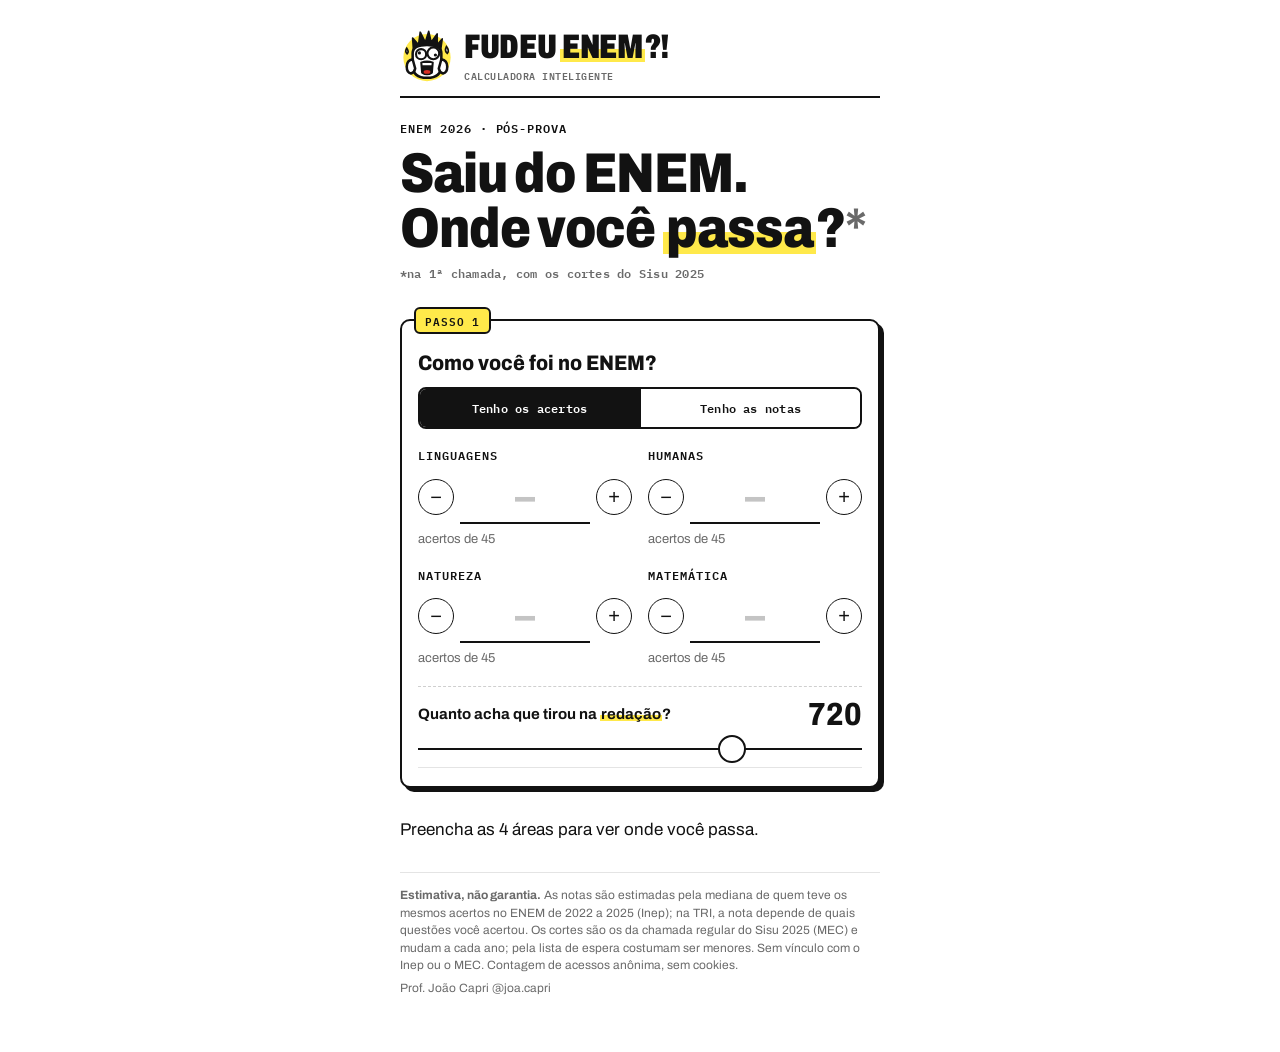
==== commit 3f65e69f: "Virada pós-prova: domingo 14h a home passa a ser o "Onde eu passo?" - A partir de CONFIG.POS_PROVA_E" ====
--- a/index.html
+++ b/index.html
@@ -4,10 +4,21 @@
   <meta charset="utf-8">
   <meta name="viewport" content="width=device-width, initial-scale=1, viewport-fit=cover">
   <title>Fudeu ENEM?! · Calculadora do 2º dia</title>
-  <meta name="description" content="Quantas questões de Matemática e Natureza você precisa acertar no 2º dia do ENEM para passar no curso que você quer. Por Prof. João Capri.">
+  <meta name="description" content="Calculadora inteligente do ENEM: descubra quantas questões precisa acertar e em quais universidades você passa no Sisu. Por Prof. João Capri.">
   <meta name="theme-color" content="#ffffff">
-  <meta property="og:title" content="Quantas questões preciso acertar no 2º dia do ENEM?">
-  <meta property="og:description" content="Seus acertos do 1º dia + o curso que você quer = sua meta em Matemática e Natureza.">
+  <!-- VIRADA PÓS-PROVA: a partir de CONFIG.POS_PROVA_EM (domingo 15/11, 14h de Brasília) a
+       página inicial passa a ser o "Onde eu passo?" (/2dia). A calculadora do 2º dia fica
+       guardada: abra com ?calculadora para usá-la; ?previa simula a virada antes da hora. -->
+  <script src="assets/config.js?v=27"></script>
+  <script>
+    (function () {
+      var q = location.search, c = window.CONFIG || {};
+      var virou = (c.POS_PROVA_EM && Date.now() >= Date.parse(c.POS_PROVA_EM)) || /[?&]previa\b/.test(q);
+      if (virou && !/[?&]calculadora\b/.test(q)) location.replace('2dia/');
+    })();
+  </script>
+  <meta property="og:title" content="Fudeu ENEM?! · Calculadora inteligente do ENEM">
+  <meta property="og:description" content="Coloque seus acertos e descubra onde você passa no Sisu.">
   <meta property="og:type" content="website">
   <meta property="og:url" content="https://fudeuenem.com/">
   <meta property="og:image" content="https://fudeuenem.com/assets/og.png">
@@ -19,7 +30,7 @@
   <link rel="preconnect" href="https://fonts.googleapis.com">
   <link rel="preconnect" href="https://fonts.gstatic.com" crossorigin>
   <link rel="stylesheet" href="https://fonts.googleapis.com/css2?family=Archivo:wdth,wght@62..125,400..900&family=IBM+Plex+Mono:wght@500;600&display=swap">
-  <link rel="stylesheet" href="assets/style.css?v=26">
+  <link rel="stylesheet" href="assets/style.css?v=27">
 
   <!-- ===== ANALYTICS: GoatCounter (gratuito, sem cookies, sem dados pessoais).
        Painel: https://fudeuenem.goatcounter.com — se criar a conta com outro código,
@@ -38,11 +49,6 @@
       </div>
       <button type="button" class="btn-info" id="btn_info" aria-haspopup="dialog" aria-controls="info" aria-label="Como funciona">?</button>
     </div>
-
-    <a class="faixa-pos" id="faixa_pos" href="2dia/" hidden>
-      <span>Saiu do 2º dia?</span>
-      <b>Veja onde você passa →</b>
-    </a>
 
     <header class="topo">
       <p class="sobre">ENEM 2026 · 2º dia · 15/11</p>
@@ -275,7 +281,6 @@
     </div>
   </div>
 
-  <script src="assets/config.js?v=26"></script>
-  <script src="assets/app.js?v=26"></script>
+  <script src="assets/app.js?v=27"></script>
 </body>
 </html>
